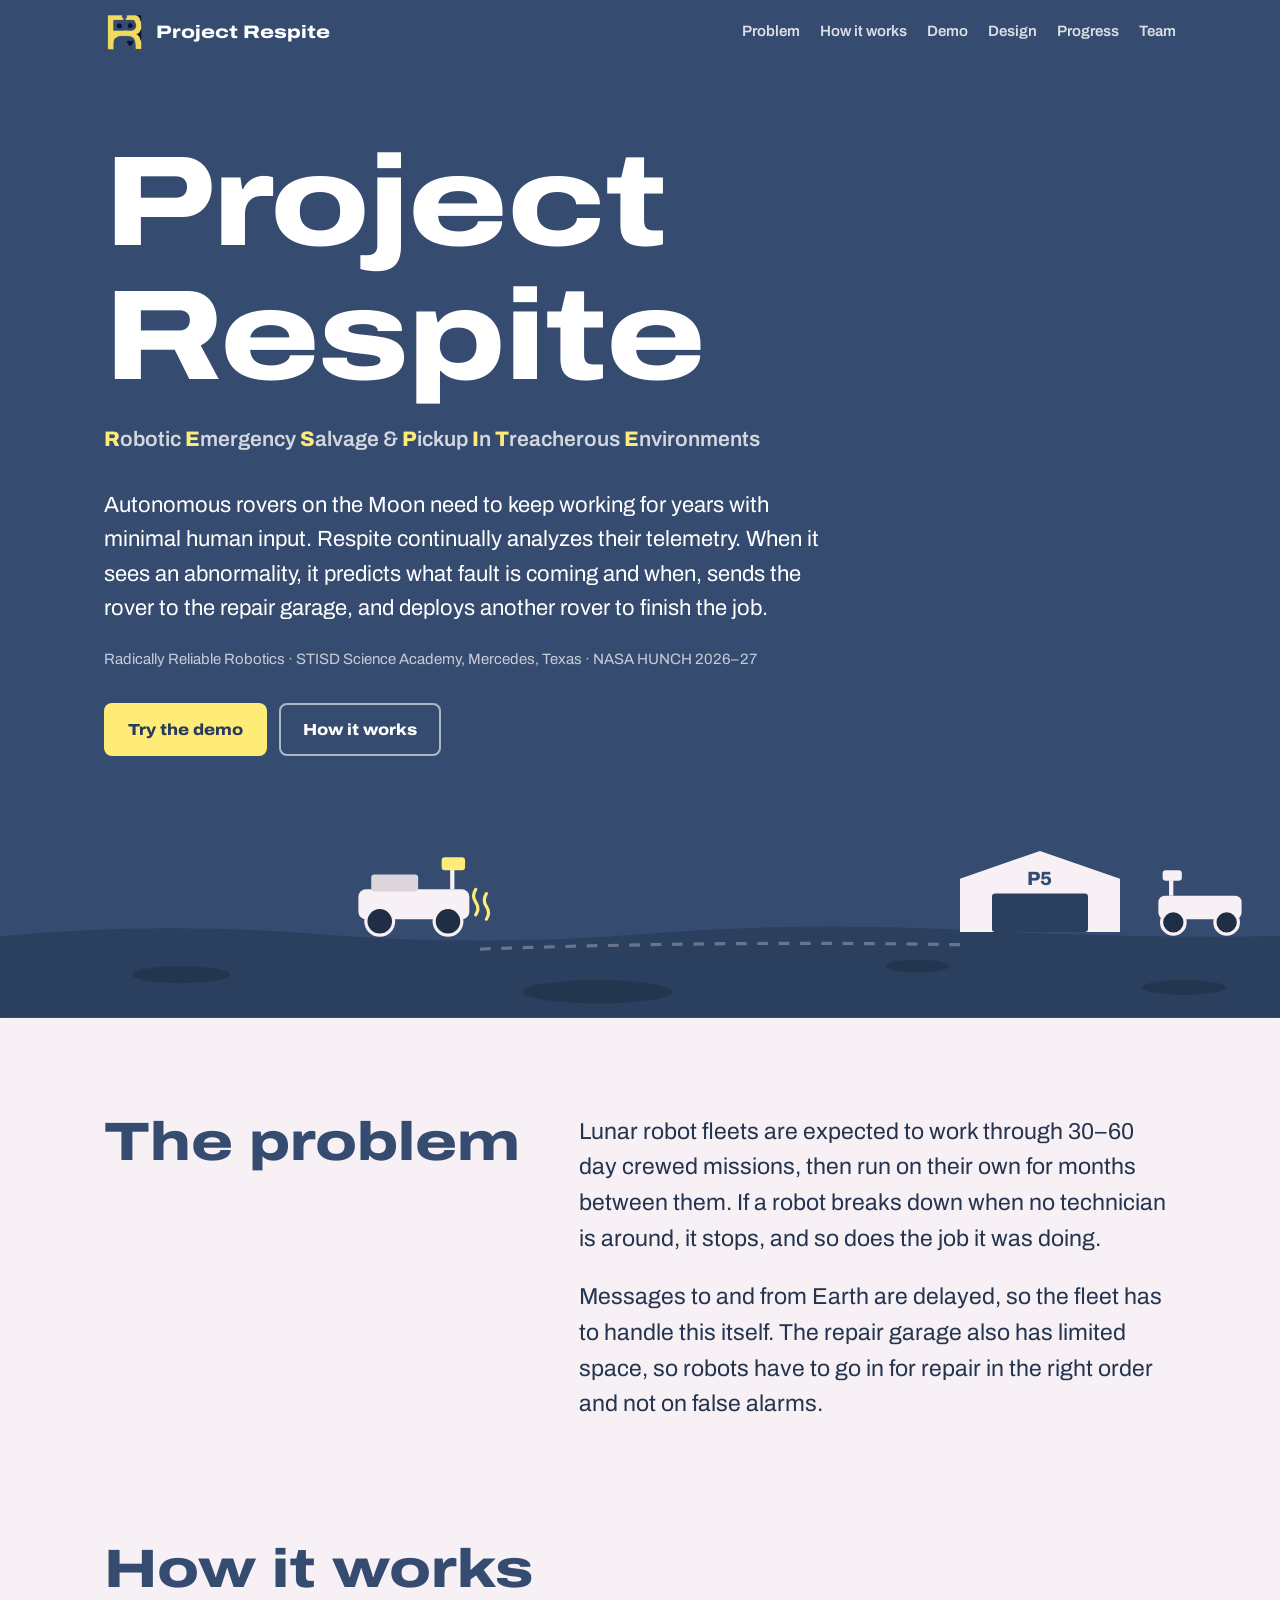
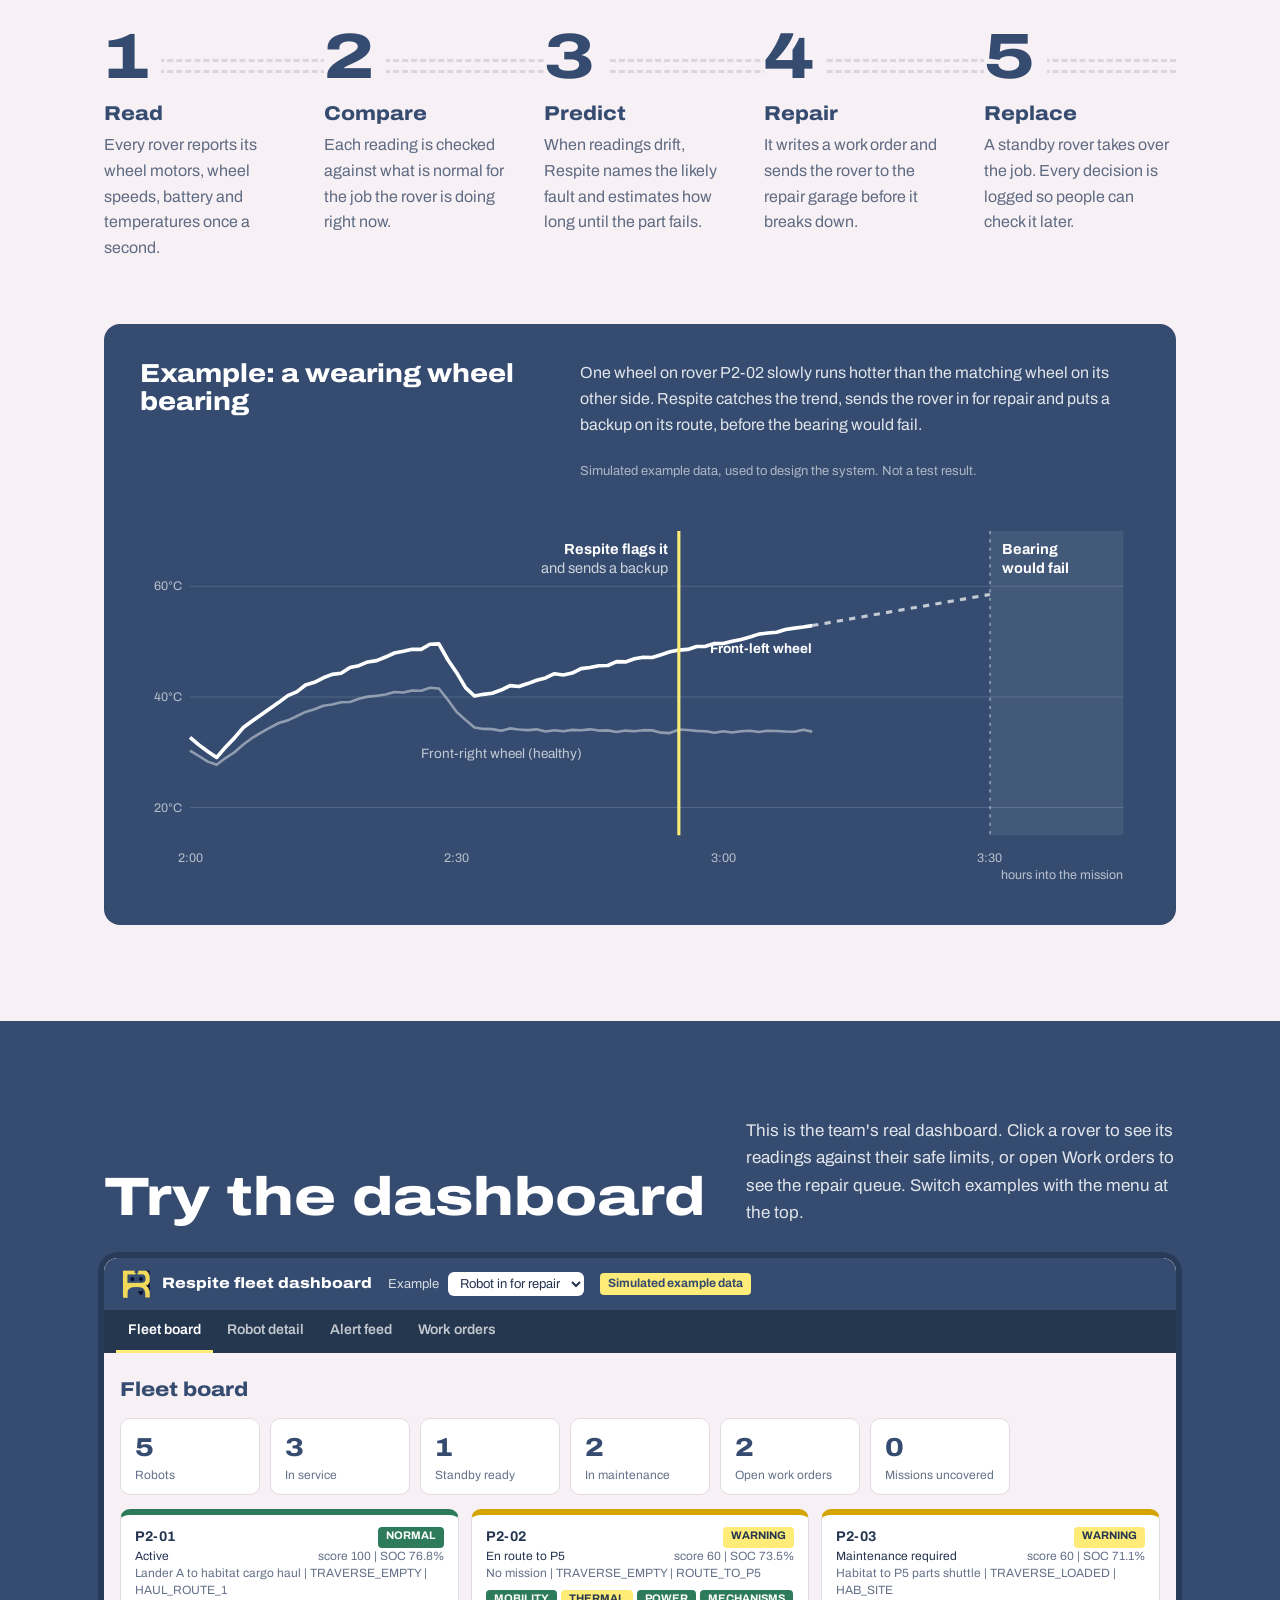
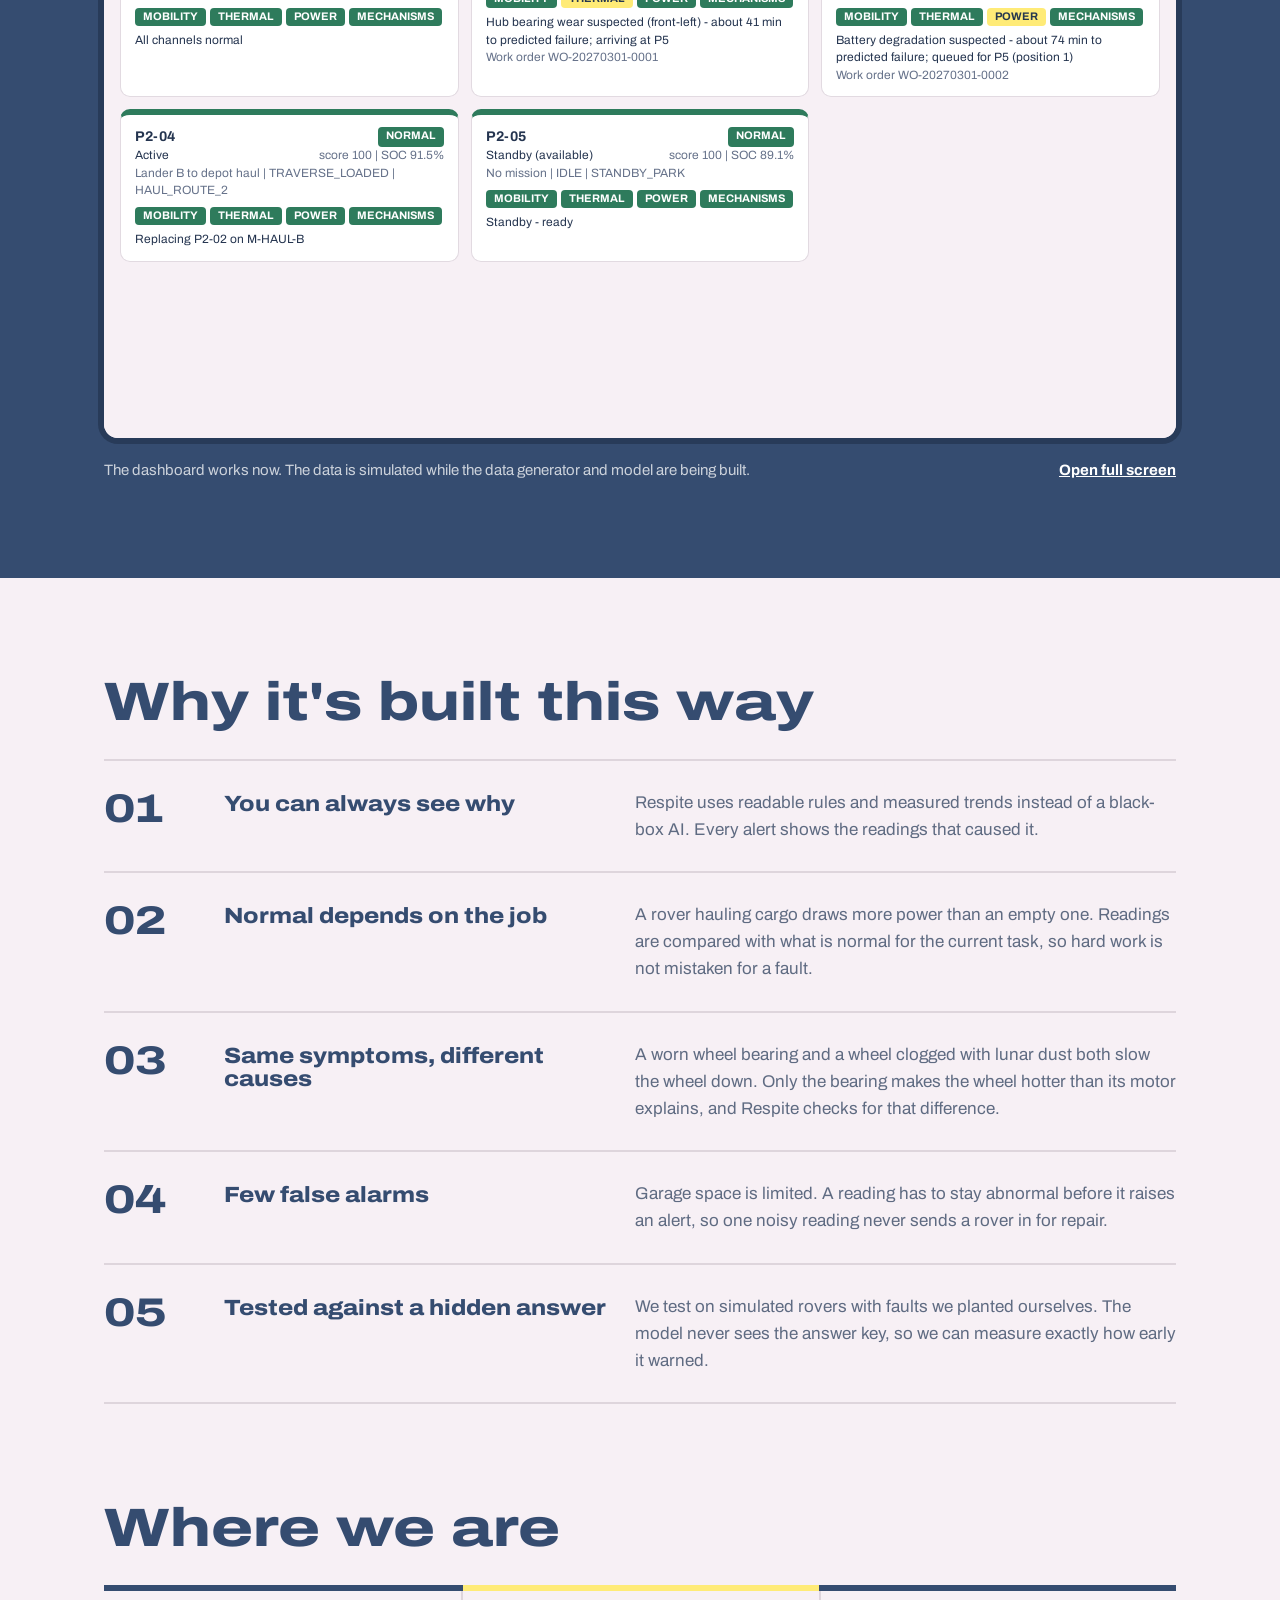
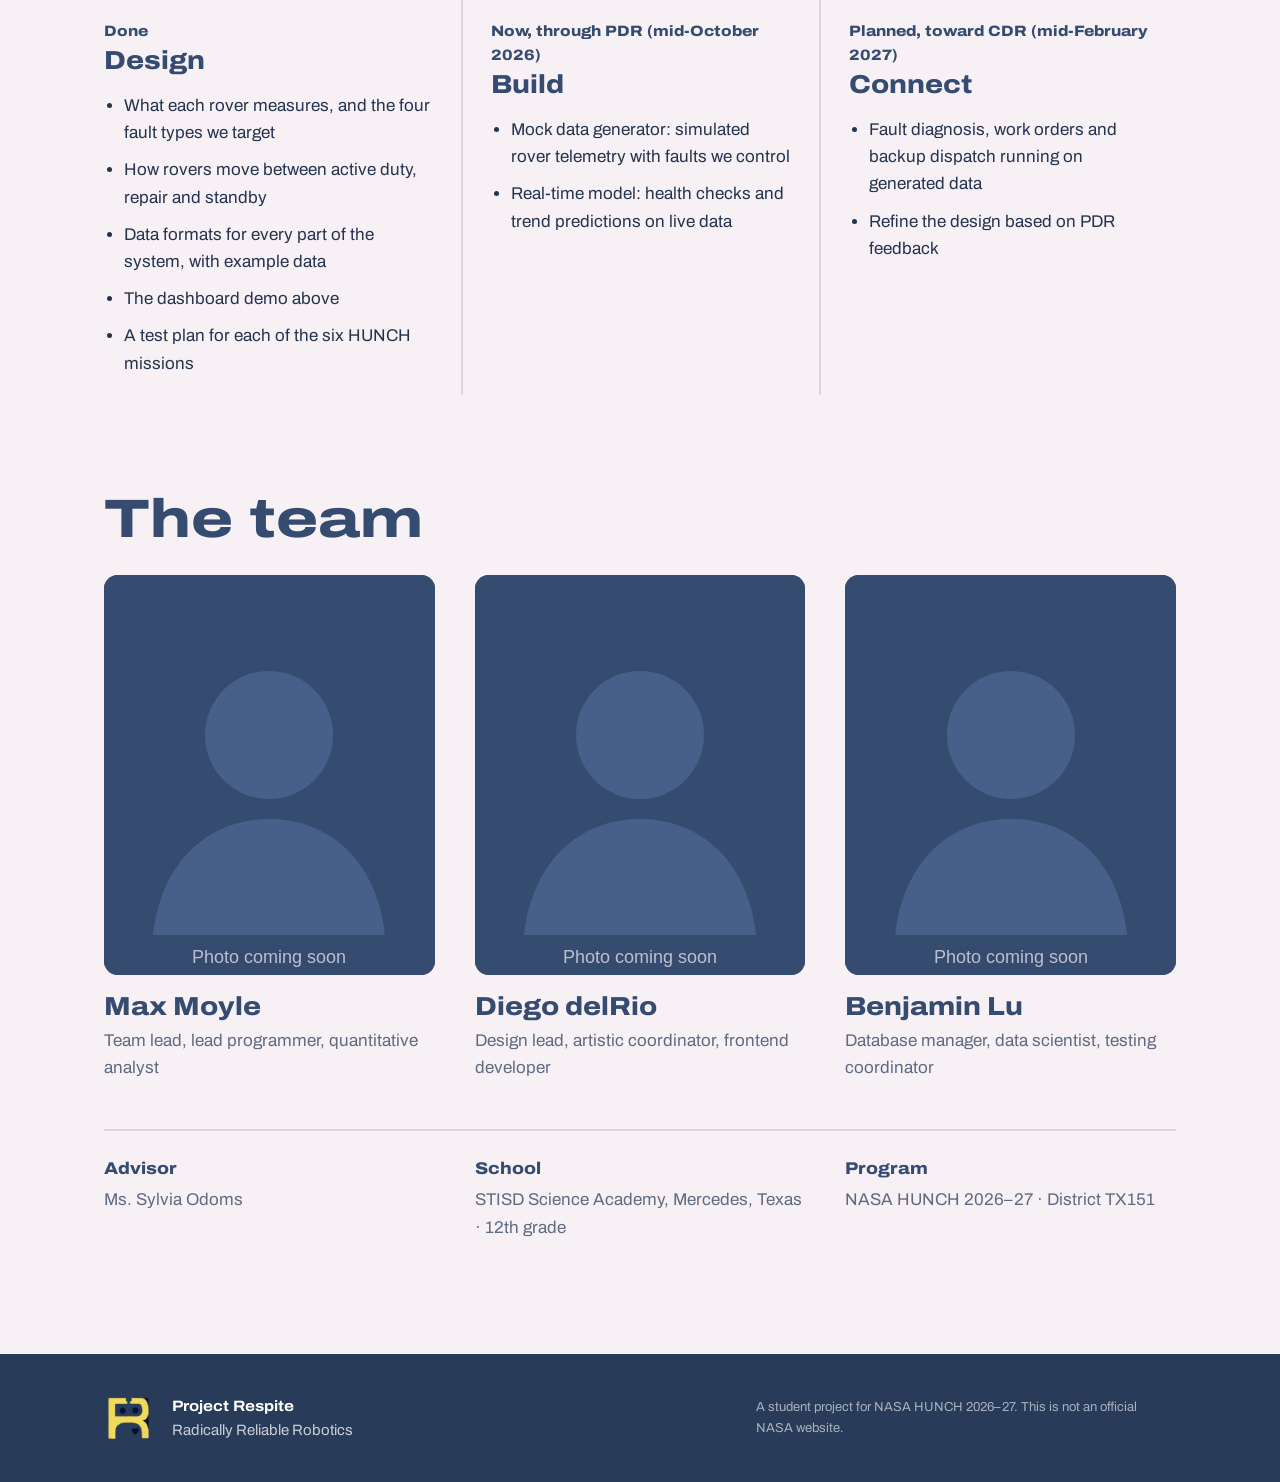
==== site/index.html @ 2fd0fb3a "Add Project Respite showcase website" ====
<!doctype html>
<html lang="en">
<head>
  <meta charset="utf-8">
  <meta name="viewport" content="width=device-width, initial-scale=1">
  <title>Project Respite</title>
  <meta name="description" content="Project Respite: predictive maintenance for lunar robot fleets. A NASA HUNCH 2026-27 student project by Radically Reliable Robotics, STISD Science Academy.">
  <link rel="icon" href="assets/favicon-64.png">
  <link rel="preconnect" href="https://fonts.googleapis.com">
  <link rel="preconnect" href="https://fonts.gstatic.com" crossorigin>
  <link rel="stylesheet" href="https://fonts.googleapis.com/css2?family=Archivo:wdth,wght@62..125,400..800&display=swap">
  <link rel="stylesheet" href="style.css">
</head>
<body>

<header class="site-header">
  <div class="wrap">
    <a class="brand" href="#top"><img src="assets/logo-256.png" alt="Radically Reliable Robotics logo" width="40" height="40">Project Respite</a>
    <nav class="site-nav" aria-label="Sections">
      <a href="#problem">Problem</a>
      <a href="#how">How it works</a>
      <a href="#demo">Demo</a>
      <a href="#design">Design</a>
      <a href="#progress">Progress</a>
      <a href="#team">Team</a>
    </nav>
  </div>
</header>

<main id="top">

  <div class="hero">
    <div class="wrap">
      <h1>Project Respite</h1>
      <p class="acronym"><b>R</b>obotic <b>E</b>mergency <b>S</b>alvage &amp; <b>P</b>ickup <b>I</b>n <b>T</b>reacherous <b>E</b>nvironments</p>
      <p class="hero-lede">Autonomous rovers on the Moon need to keep working for years with minimal human input. Respite continually analyzes their telemetry. When it sees an abnormality, it predicts what fault is coming and when, sends the rover to the repair garage, and deploys another rover to finish the job.</p>
      <p class="hero-meta">Radically Reliable Robotics · STISD Science Academy, Mercedes, Texas · <span class="nowrap">NASA HUNCH 2026–27</span></p>
      <div class="actions">
        <a class="button primary" href="#demo">Try the demo</a>
        <a class="button secondary" href="#how">How it works</a>
      </div>
    </div>
    <svg class="moonscape" viewBox="0 0 1200 200" aria-hidden="true" focusable="false">
      <path d="M0 124 Q 150 110 300 122 T 600 122 T 900 118 T 1200 124 V200 H0 Z" fill="#2b3f5f"/>
      <ellipse cx="170" cy="160" rx="46" ry="8" fill="#24364f"/>
      <ellipse cx="560" cy="176" rx="70" ry="11" fill="#24364f"/>
      <ellipse cx="860" cy="152" rx="30" ry="6" fill="#24364f"/>
      <ellipse cx="1110" cy="172" rx="40" ry="7" fill="#24364f"/>
      <!-- tracks toward the garage -->
      <path d="M450 136 Q 680 128 905 132" fill="none" stroke="#f7f0f5" stroke-opacity="0.3" stroke-width="3" stroke-dasharray="10 10"/>
      <!-- rover heading in for repair, front wheel running hot -->
      <g>
        <rect x="336" y="80" width="104" height="28" rx="7" fill="#f7f0f5"/>
        <rect x="348" y="66" width="44" height="16" rx="3" fill="#ded5dc"/>
        <line x1="424" y1="80" x2="424" y2="60" stroke="#f7f0f5" stroke-width="4"/>
        <rect x="414" y="50" width="22" height="12" rx="3" fill="#ffeb77"/>
        <circle cx="356" cy="110" r="13" fill="#1f2d45" stroke="#f7f0f5" stroke-width="3"/>
        <circle cx="420" cy="110" r="13" fill="#1f2d45" stroke="#f7f0f5" stroke-width="3"/>
        <path d="M446 104 q4 -6 0 -12 q-4 -6 0 -12 M456 108 q4 -6 0 -12 q-4 -6 0 -12" fill="none" stroke="#ffeb77" stroke-width="3" stroke-linecap="round"/>
      </g>
      <!-- P5 repair garage -->
      <g>
        <path d="M900 120 V70 L975 44 L1050 70 V120 Z" fill="#f7f0f5"/>
        <rect x="930" y="84" width="90" height="36" rx="3" fill="#2b3f5f"/>
        <text x="975" y="76" text-anchor="middle" font-family="Archivo, sans-serif" font-weight="800" font-size="18" fill="#354c70">P5</text>
      </g>
      <!-- backup rover heading out to take over -->
      <g transform="translate(1086 0)">
        <rect x="0" y="86" width="78" height="22" rx="6" fill="#f7f0f5"/>
        <line x1="12" y1="86" x2="12" y2="70" stroke="#f7f0f5" stroke-width="4"/>
        <rect x="4" y="62" width="18" height="10" rx="3" fill="#f7f0f5"/>
        <circle cx="14" cy="111" r="11" fill="#1f2d45" stroke="#f7f0f5" stroke-width="3"/>
        <circle cx="64" cy="111" r="11" fill="#1f2d45" stroke="#f7f0f5" stroke-width="3"/>
      </g>
    </svg>
  </div>

  <section id="problem">
    <div class="wrap split">
      <h2>The problem</h2>
      <div class="big-text">
        <p>Lunar robot fleets are expected to work through 30–60 day crewed missions, then run on their own for months between them. If a robot breaks down when no technician is around, it stops, and so does the job it was doing.</p>
        <p>Messages to and from Earth are delayed, so the fleet has to handle this itself. The repair garage also has limited space, so robots have to go in for repair in the right order and not on false alarms.</p>
      </div>
    </div>
  </section>

  <section id="how" style="padding-top: 0;">
    <div class="wrap">
      <h2>How it works</h2>
      <ol class="steps">
        <li><span class="step-num">1</span><div><h3>Read</h3><p>Every rover reports its wheel motors, wheel speeds, battery and temperatures once a second.</p></div></li>
        <li><span class="step-num">2</span><div><h3>Compare</h3><p>Each reading is checked against what is normal for the job the rover is doing right now.</p></div></li>
        <li><span class="step-num">3</span><div><h3>Predict</h3><p>When readings drift, Respite names the likely fault and estimates how long until the part fails.</p></div></li>
        <li><span class="step-num">4</span><div><h3>Repair</h3><p>It writes a work order and sends the rover to the repair garage before it breaks down.</p></div></li>
        <li><span class="step-num">5</span><div><h3>Replace</h3><p>A standby rover takes over the job. Every decision is logged so people can check it later.</p></div></li>
      </ol>

      <figure class="example">
        <figcaption>
          <h3>Example: a wearing wheel bearing</h3>
          <p>One wheel on rover P2-02 slowly runs hotter than the matching wheel on its other side. Respite catches the trend, sends the rover in for repair and puts a backup on its route, before the bearing would fail.</p>
          <p class="small-print">Simulated example data, used to design the system. Not a test result.</p>
        </figcaption>
        <div class="chart-scroll">
        <svg class="example-chart" viewBox="0 0 960 360" role="img" aria-labelledby="chart-title chart-desc">
        <title id="chart-title">Front-left wheel temperature compared with its healthy twin</title>
        <desc id="chart-desc">Simulated example data. The front-left wheel drive gets steadily hotter than the front-right one. Respite flags it at 2 hours 55 minutes, about 35 minutes before the simulated failure at 3 hours 30 minutes.</desc>
        <line class="grid" x1="48" x2="944" y1="289.5" y2="289.5"/><text class="tick" x="40" y="293.5" text-anchor="end">20°C</text>
        <line class="grid" x1="48" x2="944" y1="183.3" y2="183.3"/><text class="tick" x="40" y="187.3" text-anchor="end">40°C</text>
        <line class="grid" x1="48" x2="944" y1="77.1" y2="77.1"/><text class="tick" x="40" y="81.1" text-anchor="end">60°C</text>
        <text class="tick" x="48.0" y="342" text-anchor="middle">2:00</text>
        <text class="tick" x="304.0" y="342" text-anchor="middle">2:30</text>
        <text class="tick" x="560.0" y="342" text-anchor="middle">3:00</text>
        <text class="tick" x="816.0" y="342" text-anchor="middle">3:30</text>
        <text class="tick" x="944" y="358" text-anchor="end">hours into the mission</text>
        <rect class="zone" x="816.0" y="24" width="128.0" height="292"/>
        <line class="zone-edge" x1="816.0" x2="816.0" y1="24" y2="316"/>
        <text class="note" x="828.0" y="46">Bearing</text><text class="note" x="828.0" y="64">would fail</text>
        <path class="line-twin" d="M48.0 234.9 L56.5 240.0 L65.1 245.4 L73.6 248.4 L82.1 242.0 L90.7 236.4 L99.2 228.9 L107.7 222.7 L116.3 217.5 L124.8 212.7 L133.3 208.3 L141.9 205.8 L150.4 201.8 L158.9 197.7 L167.5 195.1 L176.0 191.7 L184.5 190.6 L193.1 188.4 L201.6 188.1 L210.1 185.1 L218.7 183.0 L227.2 182.2 L235.7 180.9 L244.3 178.5 L252.8 179.1 L261.3 177.1 L269.9 177.3 L278.4 174.5 L286.9 175.2 L295.5 186.0 L304.0 197.7 L312.5 205.3 L321.1 212.7 L329.6 214.0 L338.1 214.2 L346.7 215.8 L355.2 213.5 L363.7 214.6 L372.3 215.2 L380.8 214.4 L389.3 216.4 L397.9 215.2 L406.4 216.3 L414.9 214.9 L423.5 215.3 L432.0 214.4 L440.5 215.6 L449.1 215.4 L457.6 217.0 L466.1 215.6 L474.7 216.3 L483.2 215.2 L491.7 215.4 L500.3 217.6 L508.8 218.0 L517.3 214.6 L525.9 215.1 L534.4 215.9 L542.9 216.3 L551.5 217.7 L560.0 216.3 L568.5 217.5 L577.1 216.2 L585.6 215.8 L594.1 216.9 L602.7 215.8 L611.2 216.0 L619.7 216.5 L628.3 216.7 L636.8 214.8 L645.3 216.6"/>
        <path class="line-hot" d="M48.0 222.2 L56.5 229.3 L65.1 235.7 L73.6 241.4 L82.1 231.5 L90.7 222.6 L99.2 212.6 L107.7 206.4 L116.3 200.4 L124.8 194.3 L133.3 188.5 L141.9 182.0 L150.4 178.4 L158.9 171.9 L167.5 169.3 L176.0 164.9 L184.5 161.6 L193.1 160.5 L201.6 155.0 L210.1 153.3 L218.7 149.7 L227.2 148.4 L235.7 145.0 L244.3 141.1 L252.8 139.4 L261.3 137.5 L269.9 137.6 L278.4 132.7 L286.9 132.4 L295.5 147.6 L304.0 160.0 L312.5 174.3 L321.1 182.4 L329.6 180.8 L338.1 179.8 L346.7 176.7 L355.2 172.5 L363.7 173.3 L372.3 170.5 L380.8 167.3 L389.3 165.1 L397.9 161.0 L406.4 162.2 L414.9 160.4 L423.5 156.1 L432.0 155.1 L440.5 153.4 L449.1 153.1 L457.6 149.4 L466.1 149.7 L474.7 146.7 L483.2 145.2 L491.7 145.4 L500.3 142.7 L508.8 139.9 L517.3 138.3 L525.9 137.7 L534.4 134.9 L542.9 134.7 L551.5 132.0 L560.0 132.0 L568.5 129.9 L577.1 128.1 L585.6 125.8 L594.1 123.0 L602.7 121.9 L611.2 121.2 L619.7 118.5 L628.3 117.2 L636.8 116.1 L645.3 114.8"/>
        <path class="line-proj" d="M645.3 114.8 L816.0 84.9"/>
        <line class="flag" x1="517.3" x2="517.3" y1="24" y2="316"/>
        <text class="note" x="507.3" y="46" text-anchor="end">Respite flags it</text>
        <text class="note sub" x="507.3" y="64" text-anchor="end">and sends a backup</text>
        <text class="label-hot" x="645.3" y="140.8" text-anchor="end">Front-left wheel</text>
        <text class="label-twin" x="346.7" y="241.8" text-anchor="middle">Front-right wheel (healthy)</text>
        </svg>
        </div>
      </figure>
    </div>
  </section>

  <section id="demo" class="blue">
    <div class="wrap">
      <div class="demo-intro">
        <h2 style="margin-bottom: 0;">Try the dashboard</h2>
        <p>This is the team's real dashboard. Click a rover to see its readings against their safe limits, or open Work orders to see the repair queue. Switch examples with the menu at the top.</p>
      </div>
      <div class="demo-frame">
        <iframe src="demo/" title="Respite fleet dashboard demo" loading="lazy"></iframe>
      </div>
      <div class="demo-note">
        <span>The dashboard works now. The data is simulated while the data generator and model are being built.</span>
        <a href="demo/" target="_blank" rel="noopener">Open full screen</a>
      </div>
    </div>
  </section>

  <section id="design">
    <div class="wrap">
      <h2>Why it's built this way</h2>
      <ol class="choices">
        <li><h3>You can always see why</h3><p>Respite uses readable rules and measured trends instead of a black-box AI. Every alert shows the readings that caused it.</p></li>
        <li><h3>Normal depends on the job</h3><p>A rover hauling cargo draws more power than an empty one. Readings are compared with what is normal for the current task, so hard work is not mistaken for a fault.</p></li>
        <li><h3>Same symptoms, different causes</h3><p>A worn wheel bearing and a wheel clogged with lunar dust both slow the wheel down. Only the bearing makes the wheel hotter than its motor explains, and Respite checks for that difference.</p></li>
        <li><h3>Few false alarms</h3><p>Garage space is limited. A reading has to stay abnormal before it raises an alert, so one noisy reading never sends a rover in for repair.</p></li>
        <li><h3>Tested against a hidden answer</h3><p>We test on simulated rovers with faults we planted ourselves. The model never sees the answer key, so we can measure exactly how early it warned.</p></li>
      </ol>
    </div>
  </section>

  <section id="progress" style="padding-top: 0;">
    <div class="wrap">
      <h2>Where we are</h2>
      <div class="progress">
        <div class="stage">
          <p class="when">Done</p>
          <h3>Design</h3>
          <ul>
            <li>What each rover measures, and the four fault types we target</li>
            <li>How rovers move between active duty, repair and standby</li>
            <li>Data formats for every part of the system, with example data</li>
            <li>The dashboard demo above</li>
            <li>A test plan for each of the six HUNCH missions</li>
          </ul>
        </div>
        <div class="stage now">
          <p class="when">Now, through PDR (mid-October 2026)</p>
          <h3>Build</h3>
          <ul>
            <li>Mock data generator: simulated rover telemetry with faults we control</li>
            <li>Real-time model: health checks and trend predictions on live data</li>
          </ul>
        </div>
        <div class="stage">
          <p class="when">Planned, toward CDR (mid-February 2027)</p>
          <h3>Connect</h3>
          <ul>
            <li>Fault diagnosis, work orders and backup dispatch running on generated data</li>
            <li>Refine the design based on PDR feedback</li>
          </ul>
        </div>
      </div>
    </div>
  </section>

  <section id="team" style="padding-top: 0;">
    <div class="wrap">
      <h2>The team</h2>
      <ul class="team">
        <li>
          <!-- Replace with a real photo: put max.jpg in site/assets/team/ and change src to assets/team/max.jpg -->
          <img src="assets/team/placeholder.svg" alt="Max Moyle" width="400" height="400">
          <h3>Max Moyle</h3>
          <p>Team lead, lead programmer, quantitative analyst</p>
        </li>
        <li>
          <!-- Replace with a real photo: put diego.jpg in site/assets/team/ and change src to assets/team/diego.jpg -->
          <img src="assets/team/placeholder.svg" alt="Diego delRio" width="400" height="400">
          <h3>Diego delRio</h3>
          <p>Design lead, artistic coordinator, frontend developer</p>
        </li>
        <li>
          <!-- Replace with a real photo: put benjamin.jpg in site/assets/team/ and change src to assets/team/benjamin.jpg -->
          <img src="assets/team/placeholder.svg" alt="Benjamin Lu" width="400" height="400">
          <h3>Benjamin Lu</h3>
          <p>Database manager, data scientist, testing coordinator</p>
        </li>
      </ul>
      <dl class="team-meta">
        <div><dt>Advisor</dt><dd>Ms. Sylvia Odoms</dd></div>
        <div><dt>School</dt><dd>STISD Science Academy, Mercedes, Texas · 12th grade</dd></div>
        <div><dt>Program</dt><dd>NASA HUNCH 2026–27 · District TX151</dd></div>
      </dl>
    </div>
  </section>

</main>

<footer class="site-footer">
  <div class="wrap">
    <img src="assets/logo-256.png" alt="" width="48" height="48">
    <p><strong>Project Respite</strong><br>Radically Reliable Robotics</p>
    <p class="fine">A student project for NASA HUNCH 2026–27. This is not an official NASA website.</p>
  </div>
</footer>

</body>
</html>
---- site/style.css ----
/* Project Respite showcase. One typeface (Archivo): wide + heavy for headings, normal for text.
   Palette: blue #354c70, white #f7f0f5, yellow #ffeb77 (accent only). */
:root {
  color-scheme: light;
  --blue: #354c70;
  --blue-deep: #283b59;
  --blue-ground: #2b3f5f;
  --yellow: #ffeb77;
  --white: #f7f0f5;
  --paper: #ffffff;
  --text: #24344f;
  --muted: #5f6b82;
  --rule: #ded5dc;
  --max: 1120px;
}

* { box-sizing: border-box; }
html { scroll-behavior: smooth; scroll-padding-top: 72px; }
@media (prefers-reduced-motion: reduce) { html { scroll-behavior: auto; } }
body { margin: 0; background: var(--white); color: var(--text); font: 400 17px/1.6 "Archivo", system-ui, sans-serif; }
img { max-width: 100%; display: block; }
a { color: var(--blue); }
p { margin: 0 0 1em; }
.wrap { max-width: var(--max); margin: 0 auto; padding: 0 24px; }

/* Headings: wide and heavy */
h1, h2, h3 { font-stretch: 125%; font-weight: 800; line-height: 1.05; margin: 0; color: var(--blue); }
h2 { font-size: clamp(32px, 4.6vw, 54px); margin-bottom: 28px; }
h3 { font-size: 20px; font-stretch: 112%; margin-bottom: 8px; }

/* Header */
.site-header { position: sticky; top: 0; z-index: 10; background: var(--blue); }
.site-header .wrap { display: flex; align-items: center; gap: 24px; min-height: 64px; flex-wrap: wrap; }
.brand { display: flex; align-items: center; gap: 12px; color: #fff; text-decoration: none; font-weight: 800; font-stretch: 125%; font-size: 18px; }
.brand img { width: 40px; height: 40px; }
.site-nav { display: flex; gap: 4px 20px; flex-wrap: wrap; margin-left: auto; }
.site-nav a { color: rgba(255, 255, 255, 0.82); text-decoration: none; font-weight: 600; font-size: 15px; padding: 6px 0; border-bottom: 3px solid transparent; }
.site-nav a:hover { color: #fff; border-bottom-color: var(--yellow); }

/* Hero */
.hero { background: var(--blue); color: #fff; overflow: hidden; }
.hero .wrap { padding-top: 72px; padding-bottom: 8px; }
.hero h1 { color: #fff; font-size: clamp(54px, 10vw, 128px); letter-spacing: -0.01em; }
.acronym { margin: 18px 0 32px; font-size: clamp(16px, 2vw, 21px); font-weight: 600; color: rgba(255, 255, 255, 0.78); max-width: 760px; }
.acronym b { color: var(--yellow); font-weight: 800; }
.hero-lede { font-size: clamp(18px, 2.1vw, 22px); line-height: 1.55; max-width: 720px; color: #fff; }
.hero-meta { color: rgba(255, 255, 255, 0.72); font-size: 15px; margin-top: 8px; }
.actions { display: flex; gap: 12px; flex-wrap: wrap; margin: 32px 0 0; }
.button { display: inline-block; padding: 14px 24px; border-radius: 8px; font-weight: 800; font-stretch: 112%; text-decoration: none; font-size: 16px; }
.button.primary { background: var(--yellow); color: var(--blue-deep); }
.button.primary:hover { background: #fff3a8; }
.button.secondary { color: #fff; box-shadow: inset 0 0 0 2px rgba(255, 255, 255, 0.6); }
.button.secondary:hover { box-shadow: inset 0 0 0 2px #fff; }
.moonscape { display: block; width: 100%; height: auto; margin-top: 40px; }

/* Sections */
section { padding: 96px 0; }
section.blue { background: var(--blue); color: #fff; }
section.blue h2, section.blue h3 { color: #fff; }
.split { display: grid; grid-template-columns: minmax(0, 5fr) minmax(0, 7fr); gap: 48px; align-items: start; }
.split h2 { margin-bottom: 0; }
.big-text { font-size: clamp(19px, 2vw, 23px); line-height: 1.55; }

/* How it works: five steps joined by a rover track */
.steps { list-style: none; margin: 0 0 64px; padding: 0; display: grid; grid-template-columns: repeat(5, minmax(0, 1fr)); gap: 28px; position: relative; }
.steps::before {
  content: ""; position: absolute; left: 0; right: 0; top: 34px; height: 8px;
  border-top: 3px dashed var(--rule); border-bottom: 3px dashed var(--rule);
}
.steps li { position: relative; }
.step-num {
  display: inline-block; position: relative; font-size: 64px; line-height: 1; font-weight: 800; font-stretch: 125%;
  color: var(--blue); background: var(--white); padding-right: 12px; margin-bottom: 14px;
}
.steps p { color: var(--muted); font-size: 16px; margin: 0; }

/* Example chart */
.example { background: var(--blue); color: #fff; border-radius: 16px; padding: 36px; margin: 0; }
.example figcaption { display: grid; grid-template-columns: minmax(0, 5fr) minmax(0, 7fr); gap: 8px 40px; margin-bottom: 24px; }
.example figcaption h3 { grid-row: span 2; }
.example h3 { color: #fff; font-size: 26px; }
.example p { color: rgba(255, 255, 255, 0.85); font-size: 16px; }
.example .small-print { color: rgba(255, 255, 255, 0.6); font-size: 13px; margin: 0; }
.example-chart { width: 100%; height: auto; }
.example-chart .grid { stroke: rgba(255, 255, 255, 0.14); }
.example-chart .tick { fill: rgba(255, 255, 255, 0.65); font-size: 12px; font-family: "Archivo", system-ui, sans-serif; }
.example-chart .zone { fill: rgba(255, 255, 255, 0.07); }
.example-chart .zone-edge { stroke: rgba(255, 255, 255, 0.35); stroke-width: 2; stroke-dasharray: 3 5; }
.example-chart .line-twin { fill: none; stroke: rgba(255, 255, 255, 0.45); stroke-width: 2.5; stroke-linejoin: round; }
.example-chart .line-hot { fill: none; stroke: #fff; stroke-width: 3.5; stroke-linejoin: round; }
.example-chart .line-proj { fill: none; stroke: #fff; stroke-width: 3; stroke-dasharray: 6 6; opacity: 0.7; }
.example-chart .flag { stroke: var(--yellow); stroke-width: 3; }
.example-chart .note { fill: #fff; font-size: 14px; font-weight: 700; font-family: "Archivo", system-ui, sans-serif; }
.example-chart .note.sub { font-weight: 400; fill: rgba(255, 255, 255, 0.75); }
.example-chart .label-hot { fill: #fff; font-size: 13px; font-weight: 700; font-family: "Archivo", system-ui, sans-serif; }
.example-chart .label-twin { fill: rgba(255, 255, 255, 0.7); font-size: 13px; font-family: "Archivo", system-ui, sans-serif; }

/* Demo */
.demo-intro { display: grid; grid-template-columns: minmax(0, 7fr) minmax(0, 5fr); gap: 40px; align-items: end; margin-bottom: 32px; }
.demo-intro p { color: rgba(255, 255, 255, 0.85); margin: 0; }
.demo-frame { background: var(--white); border-radius: 14px; overflow: hidden; box-shadow: 0 0 0 6px var(--blue-deep); }
.demo-frame iframe { display: block; width: 100%; height: 780px; border: 0; }
.demo-note { display: flex; justify-content: space-between; align-items: center; gap: 16px; flex-wrap: wrap; margin-top: 20px; color: rgba(255, 255, 255, 0.75); font-size: 15px; }
.demo-note a { color: #fff; font-weight: 700; }

/* Design choices */
.choices { list-style: none; margin: 0; padding: 0; counter-reset: choice; }
.choices li { counter-increment: choice; display: grid; grid-template-columns: 96px minmax(0, 1fr) minmax(0, 1.4fr); gap: 24px; padding: 28px 0; border-top: 2px solid var(--rule); }
.choices li:last-child { border-bottom: 2px solid var(--rule); }
.choices li::before { content: counter(choice, decimal-leading-zero); font-size: 40px; line-height: 1; font-weight: 800; font-stretch: 125%; color: var(--blue); }
.choices h3 { margin: 4px 0 0; font-size: 22px; }
.choices p { margin: 0; color: var(--muted); }

/* Progress */
.progress { display: grid; grid-template-columns: repeat(3, minmax(0, 1fr)); gap: 0; border-top: 6px solid var(--blue); }
.stage { padding: 28px 28px 8px 0; }
.stage + .stage { padding-left: 28px; border-left: 2px solid var(--rule); }
.stage .when { font-weight: 800; font-stretch: 112%; color: var(--blue); font-size: 15px; margin-bottom: 4px; }
.stage h3 { font-size: 26px; margin-bottom: 18px; }
.stage.now { position: relative; }
.stage.now::before { content: ""; position: absolute; top: -6px; left: 0; right: 0; height: 6px; background: var(--yellow); }
.stage ul { margin: 0; padding-left: 20px; }
.stage li { margin-bottom: 10px; }

/* Team */
.team { list-style: none; margin: 0 0 48px; padding: 0; display: grid; grid-template-columns: repeat(3, minmax(0, 1fr)); gap: 40px; }
.team img { width: 100%; aspect-ratio: 1; object-fit: cover; border-radius: 14px; background: var(--blue); margin-bottom: 18px; }
.team h3 { font-size: 26px; margin-bottom: 6px; }
.team p { color: var(--muted); margin: 0; }
.team-meta { display: grid; grid-template-columns: repeat(3, minmax(0, 1fr)); gap: 40px; border-top: 2px solid var(--rule); padding-top: 24px; }
.team-meta dt { font-weight: 800; font-stretch: 112%; color: var(--blue); }
.team-meta dd { margin: 4px 0 0; color: var(--muted); }

/* Footer */
.site-footer { background: var(--blue-deep); color: rgba(255, 255, 255, 0.75); padding: 40px 0; font-size: 15px; }
.site-footer .wrap { display: flex; align-items: center; gap: 20px; flex-wrap: wrap; }
.site-footer img { width: 48px; height: 48px; }
.site-footer strong { color: #fff; font-stretch: 112%; }
.site-footer p { margin: 0; }
.site-footer .fine { margin-left: auto; font-size: 13px; color: rgba(255, 255, 255, 0.6); max-width: 420px; }

/* Narrow screens */
@media (max-width: 900px) {
  section { padding: 72px 0; }
  .split, .demo-intro, .example figcaption { grid-template-columns: 1fr; gap: 24px; }
  .example figcaption { gap: 8px; }
  .example figcaption h3 { grid-row: auto; }
  .steps { grid-template-columns: 1fr; gap: 24px; }
  .steps::before { left: 34px; right: auto; top: 0; bottom: 0; width: 8px; height: auto; border: 0; border-left: 3px dashed var(--rule); border-right: 3px dashed var(--rule); }
  .steps li { display: grid; grid-template-columns: 84px 1fr; column-gap: 12px; }
  .step-num { grid-row: span 2; font-size: 52px; padding: 4px 0; margin: 0; text-align: center; }
  .choices li { grid-template-columns: 64px minmax(0, 1fr); }
  .choices li p { grid-column: 2; }
  .choices li::before { font-size: 30px; }
  .progress, .team, .team-meta { grid-template-columns: 1fr; }
  .stage, .stage + .stage { padding: 24px 0 8px; border-left: 0; }
  .stage + .stage { border-top: 2px solid var(--rule); }
  .stage.now::before { top: 0; }
  .demo-frame iframe { height: 640px; }
  .example { padding: 24px; }
  .site-footer .fine { margin-left: 0; }
}
@media (max-width: 560px) {
  .wrap { padding: 0 16px; }
  .site-header .wrap { padding-top: 8px; padding-bottom: 8px; }
  .site-nav { margin-left: 0; width: 100%; }
}

.nowrap { white-space: nowrap; }
.chart-scroll { overflow-x: auto; }
@media (max-width: 700px) {
  .example-chart { min-width: 640px; }
  .chart-scroll::after { content: "Scroll sideways to see the whole chart"; display: block; font-size: 13px; color: rgba(255, 255, 255, 0.6); margin-top: 8px; position: sticky; left: 0; }
}

/* Small screens: let the header scroll away so it doesn't cover the page */
@media (max-width: 560px) {
  .site-header { position: static; }
  html { scroll-padding-top: 0; }
}
@media (max-width: 700px) {
  .team { gap: 24px; }
  .team li { display: grid; grid-template-columns: 112px minmax(0, 1fr); column-gap: 16px; align-items: center; }
  .team img { grid-row: span 2; margin: 0; border-radius: 10px; width: 112px; height: 112px; align-self: center; }
  .team h3 { font-size: 22px; align-self: end; }
  .team p { align-self: start; }
}
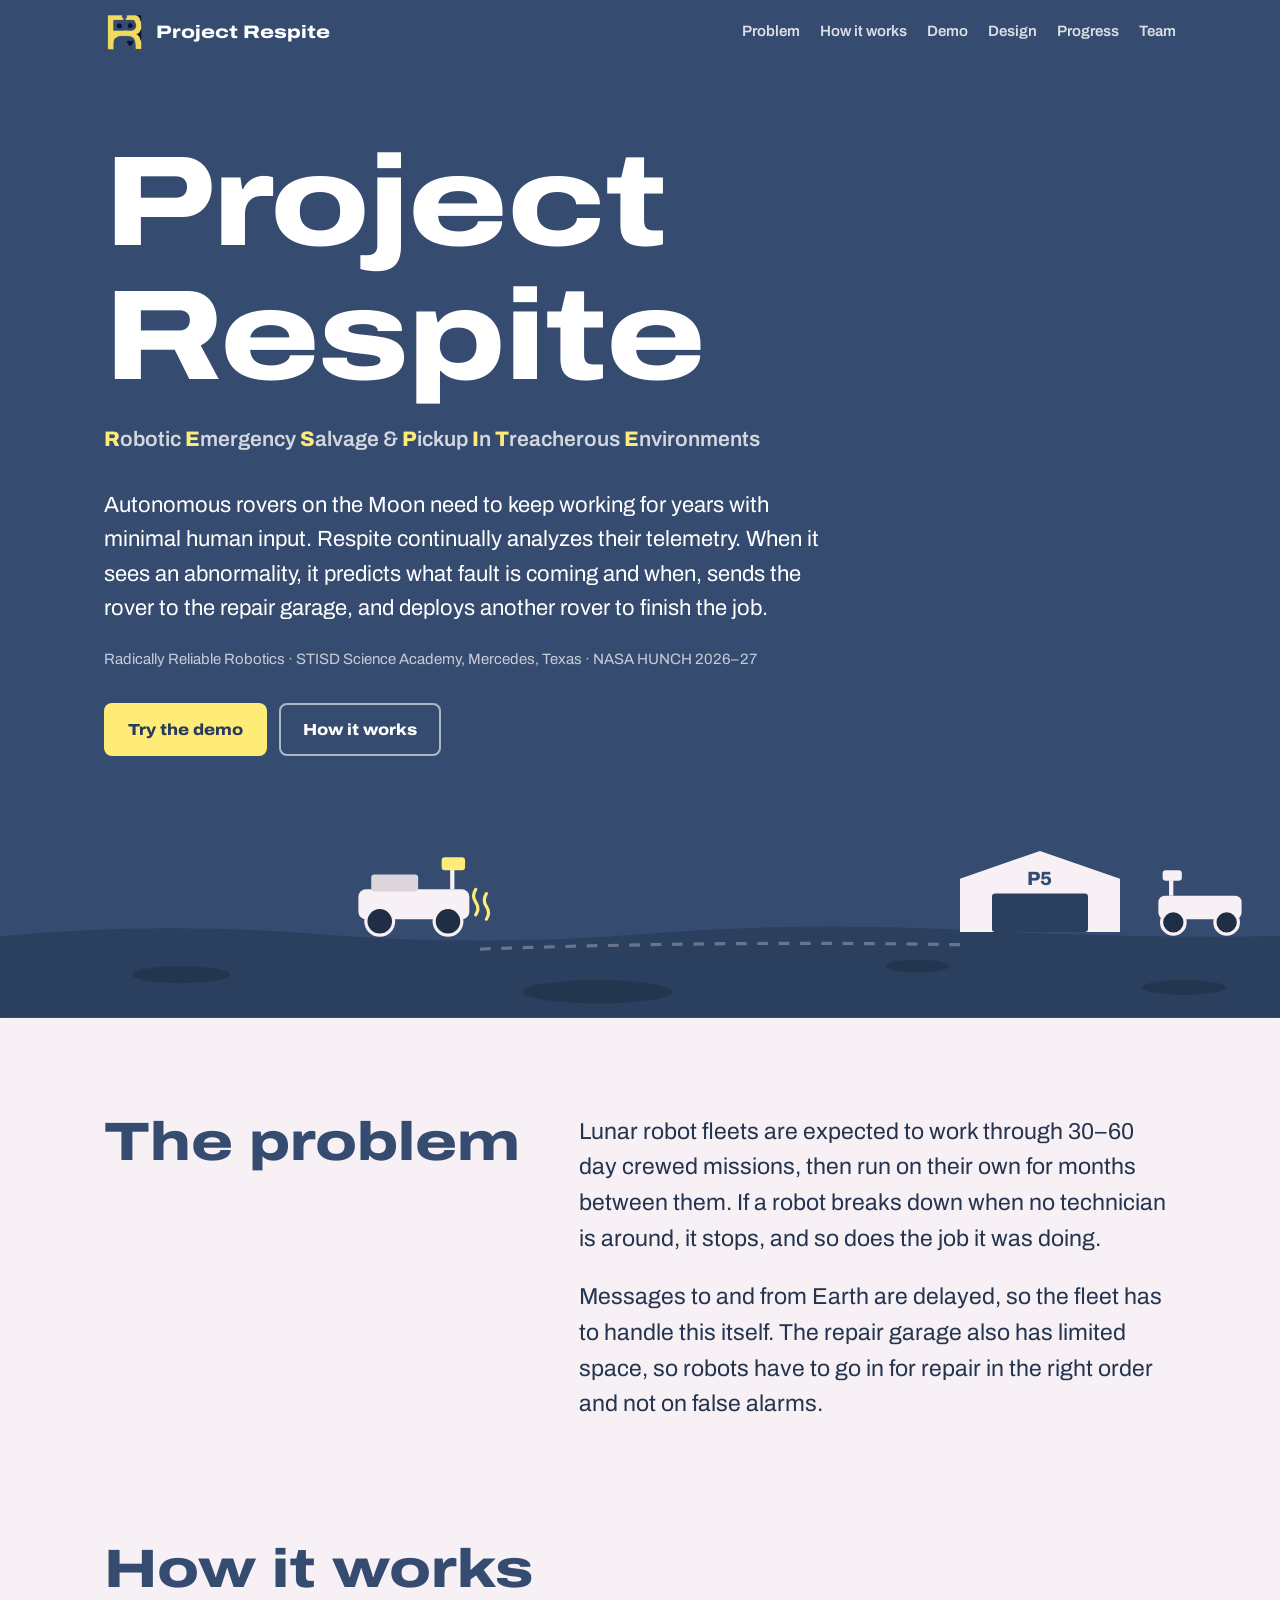
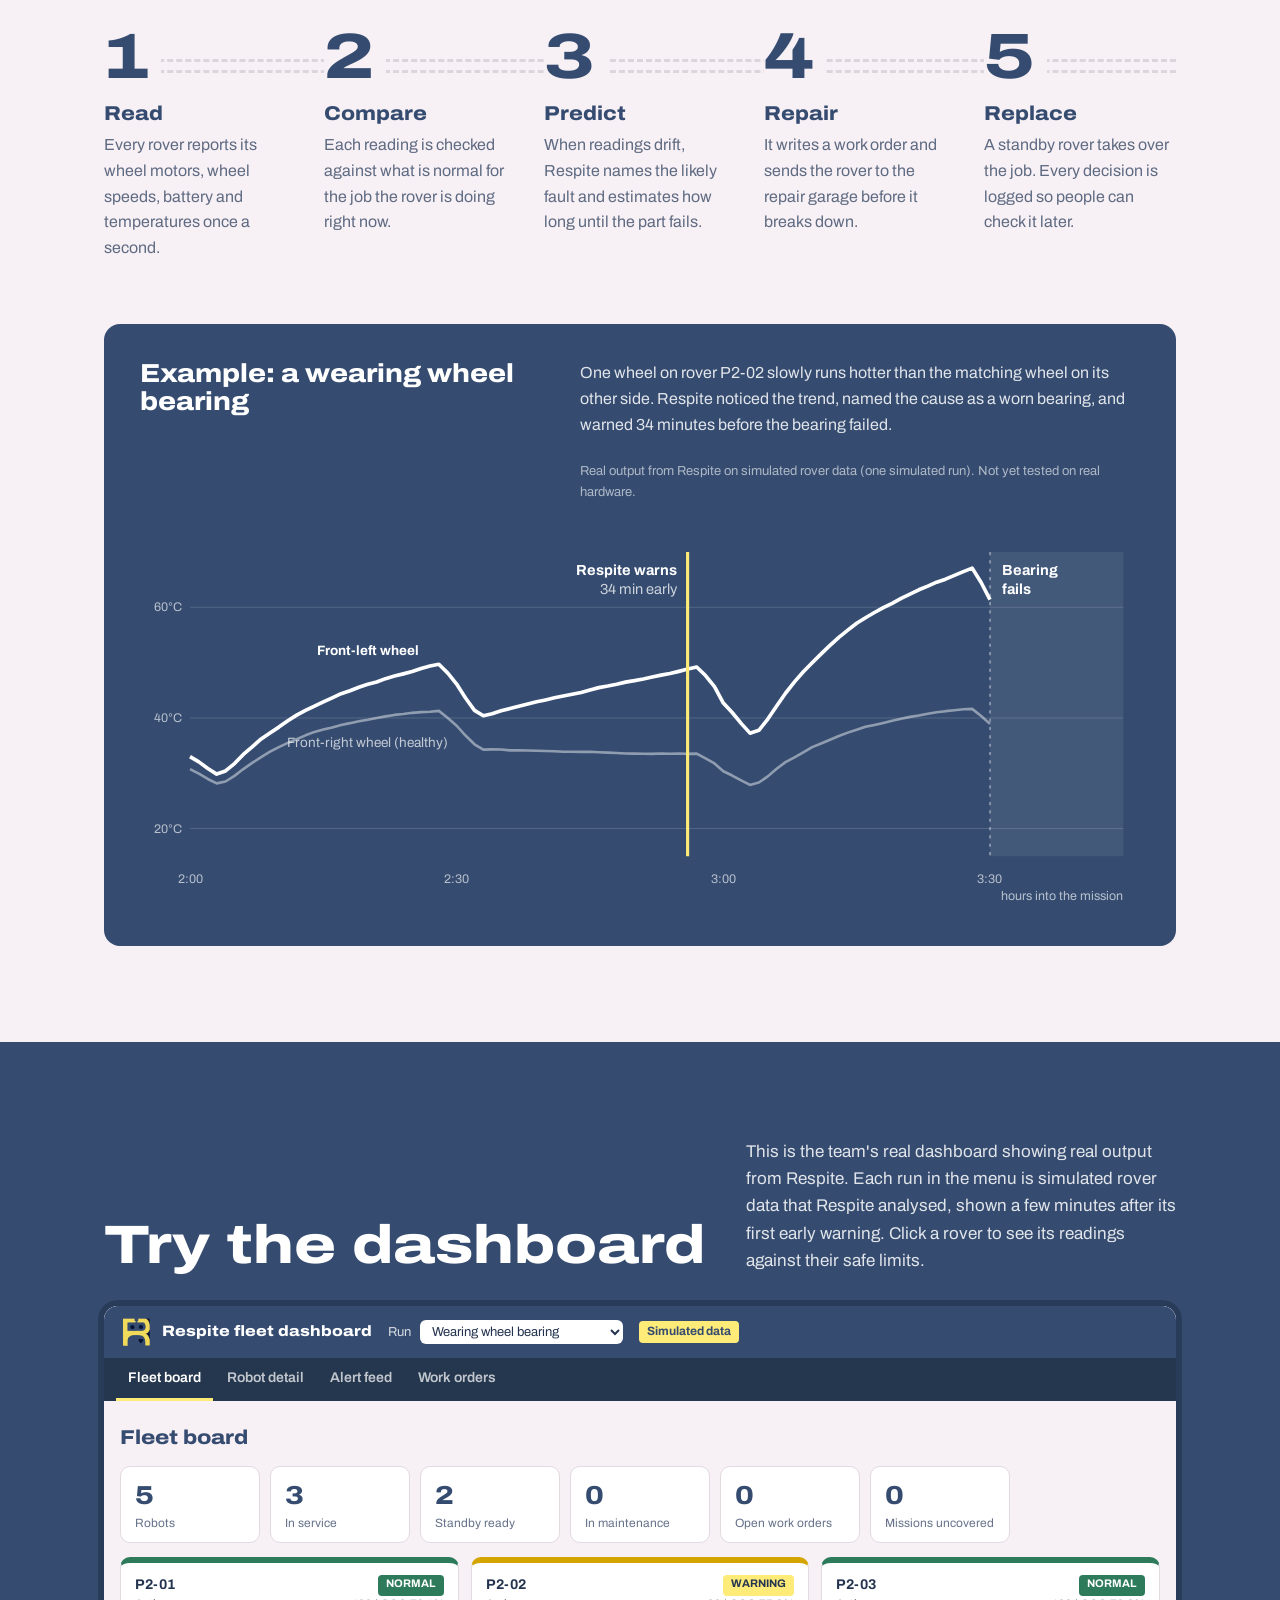
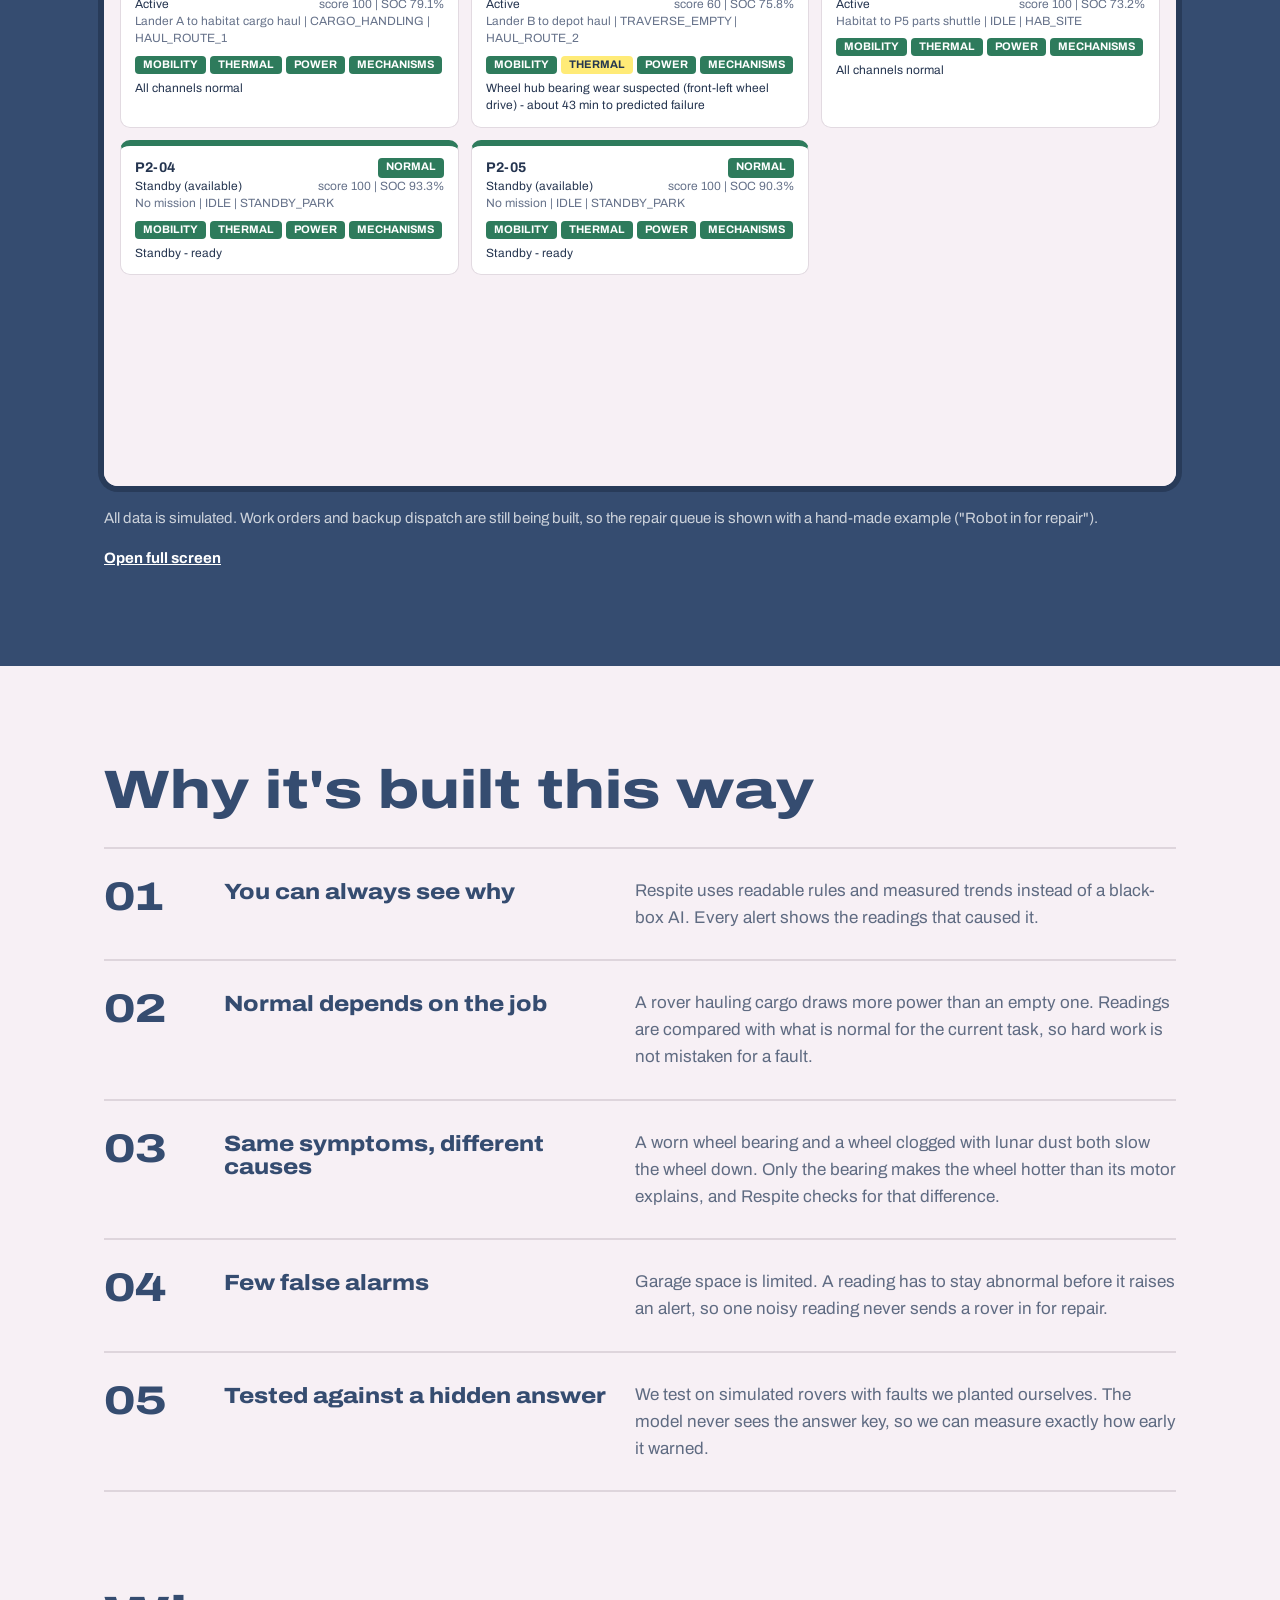
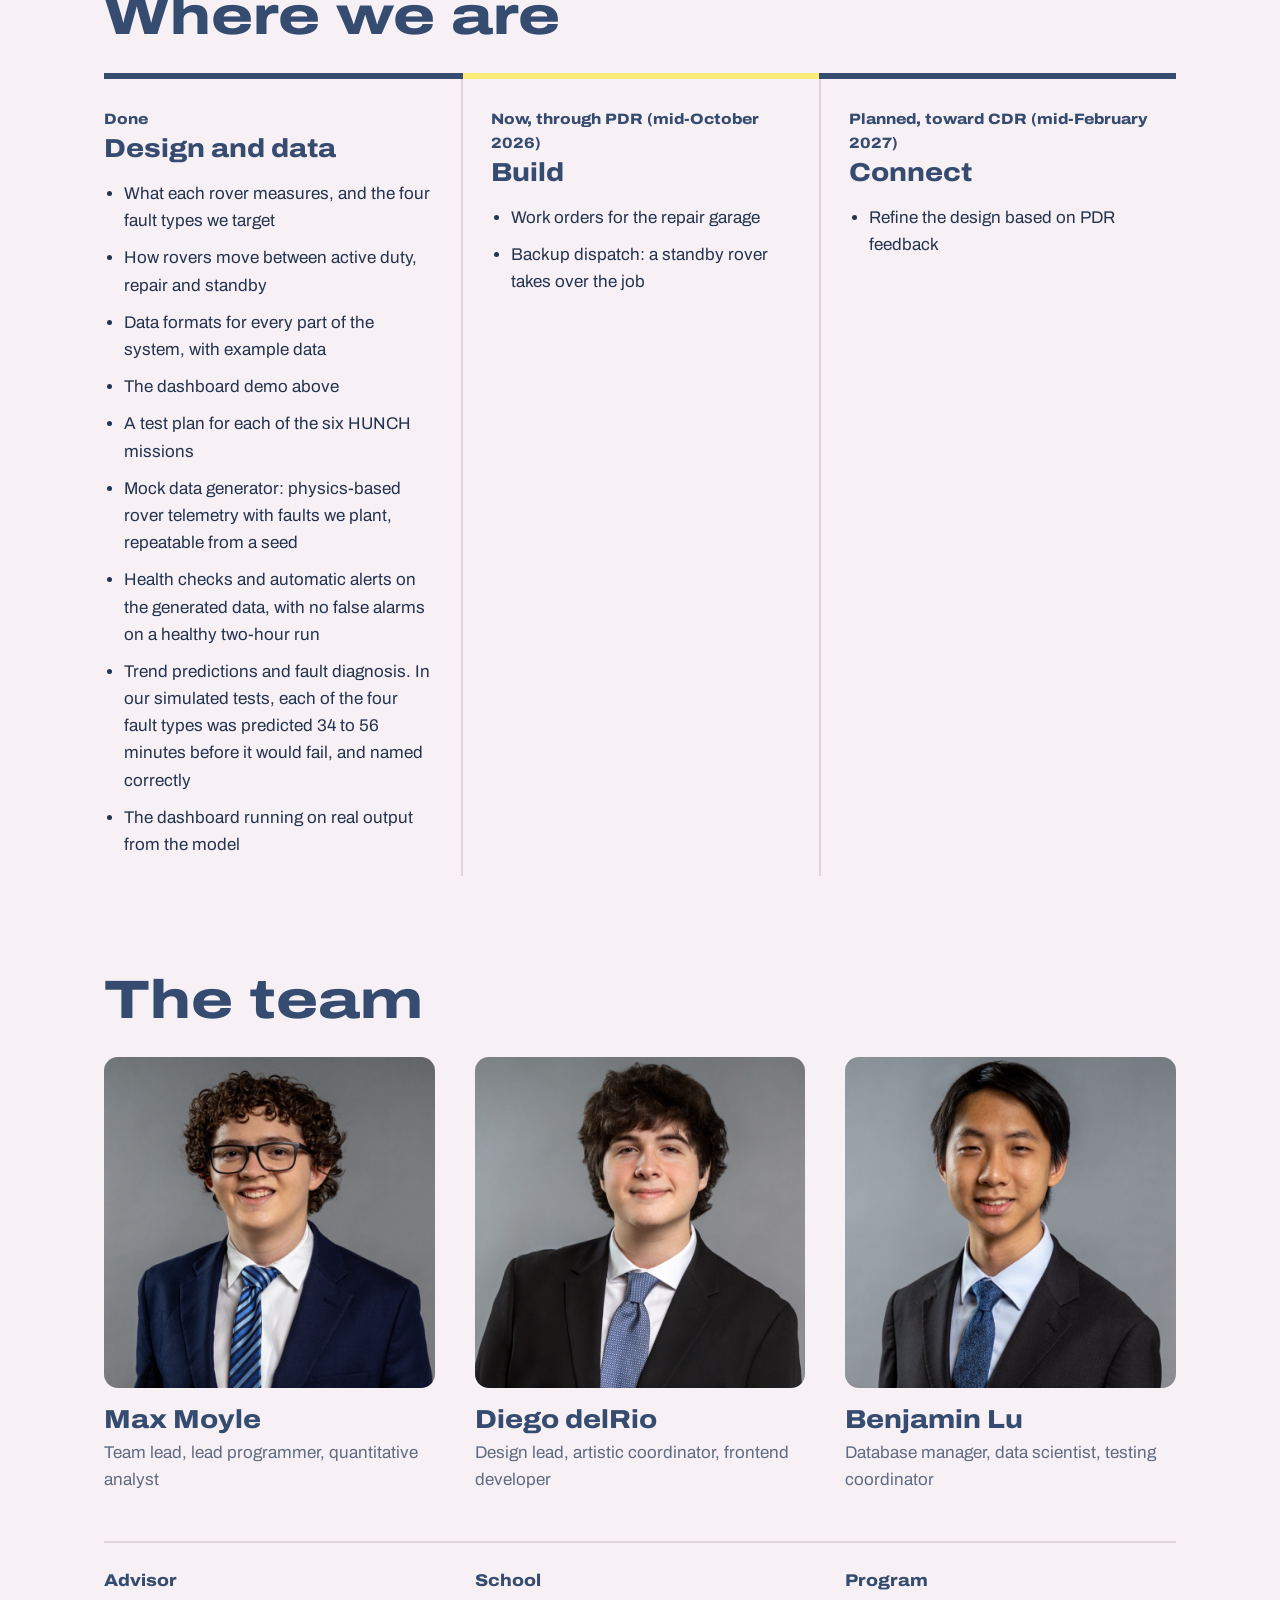
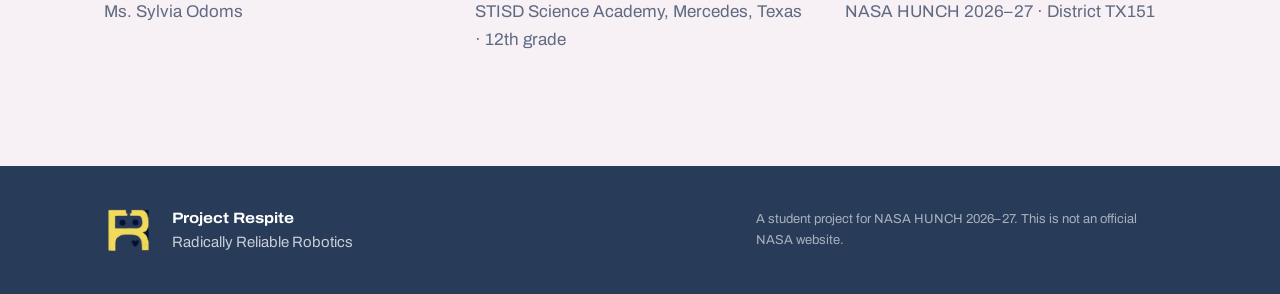
==== commit c25e6f40: "the whole thing basically" ====
--- a/site/index.html
+++ b/site/index.html
@@ -9,7 +9,7 @@
   <link rel="preconnect" href="https://fonts.googleapis.com">
   <link rel="preconnect" href="https://fonts.gstatic.com" crossorigin>
   <link rel="stylesheet" href="https://fonts.googleapis.com/css2?family=Archivo:wdth,wght@62..125,400..800&display=swap">
-  <link rel="stylesheet" href="style.css">
+  <link rel="stylesheet" href="style.css?v=2026-10-21">
 </head>
 <body>
 
@@ -99,13 +99,13 @@
       <figure class="example">
         <figcaption>
           <h3>Example: a wearing wheel bearing</h3>
-          <p>One wheel on rover P2-02 slowly runs hotter than the matching wheel on its other side. Respite catches the trend, sends the rover in for repair and puts a backup on its route, before the bearing would fail.</p>
-          <p class="small-print">Simulated example data, used to design the system. Not a test result.</p>
+          <p>One wheel on rover P2-02 slowly runs hotter than the matching wheel on its other side. Respite noticed the trend, named the cause as a worn bearing, and warned 34 minutes before the bearing failed.</p>
+          <p class="small-print">Real output from Respite on simulated rover data (one simulated run). Not yet tested on real hardware.</p>
         </figcaption>
         <div class="chart-scroll">
         <svg class="example-chart" viewBox="0 0 960 360" role="img" aria-labelledby="chart-title chart-desc">
         <title id="chart-title">Front-left wheel temperature compared with its healthy twin</title>
-        <desc id="chart-desc">Simulated example data. The front-left wheel drive gets steadily hotter than the front-right one. Respite flags it at 2 hours 55 minutes, about 35 minutes before the simulated failure at 3 hours 30 minutes.</desc>
+        <desc id="chart-desc">Simulated data from our generator, analysed by Respite. The front-left wheel drive gets steadily hotter than the front-right one. Respite issued its first early warning at 2 hours 56 minutes, 34 minutes before the simulated failure at 3 hours 30 minutes.</desc>
         <line class="grid" x1="48" x2="944" y1="289.5" y2="289.5"/><text class="tick" x="40" y="293.5" text-anchor="end">20°C</text>
         <line class="grid" x1="48" x2="944" y1="183.3" y2="183.3"/><text class="tick" x="40" y="187.3" text-anchor="end">40°C</text>
         <line class="grid" x1="48" x2="944" y1="77.1" y2="77.1"/><text class="tick" x="40" y="81.1" text-anchor="end">60°C</text>
@@ -116,15 +116,14 @@
         <text class="tick" x="944" y="358" text-anchor="end">hours into the mission</text>
         <rect class="zone" x="816.0" y="24" width="128.0" height="292"/>
         <line class="zone-edge" x1="816.0" x2="816.0" y1="24" y2="316"/>
-        <text class="note" x="828.0" y="46">Bearing</text><text class="note" x="828.0" y="64">would fail</text>
-        <path class="line-twin" d="M48.0 234.9 L56.5 240.0 L65.1 245.4 L73.6 248.4 L82.1 242.0 L90.7 236.4 L99.2 228.9 L107.7 222.7 L116.3 217.5 L124.8 212.7 L133.3 208.3 L141.9 205.8 L150.4 201.8 L158.9 197.7 L167.5 195.1 L176.0 191.7 L184.5 190.6 L193.1 188.4 L201.6 188.1 L210.1 185.1 L218.7 183.0 L227.2 182.2 L235.7 180.9 L244.3 178.5 L252.8 179.1 L261.3 177.1 L269.9 177.3 L278.4 174.5 L286.9 175.2 L295.5 186.0 L304.0 197.7 L312.5 205.3 L321.1 212.7 L329.6 214.0 L338.1 214.2 L346.7 215.8 L355.2 213.5 L363.7 214.6 L372.3 215.2 L380.8 214.4 L389.3 216.4 L397.9 215.2 L406.4 216.3 L414.9 214.9 L423.5 215.3 L432.0 214.4 L440.5 215.6 L449.1 215.4 L457.6 217.0 L466.1 215.6 L474.7 216.3 L483.2 215.2 L491.7 215.4 L500.3 217.6 L508.8 218.0 L517.3 214.6 L525.9 215.1 L534.4 215.9 L542.9 216.3 L551.5 217.7 L560.0 216.3 L568.5 217.5 L577.1 216.2 L585.6 215.8 L594.1 216.9 L602.7 215.8 L611.2 216.0 L619.7 216.5 L628.3 216.7 L636.8 214.8 L645.3 216.6"/>
-        <path class="line-hot" d="M48.0 222.2 L56.5 229.3 L65.1 235.7 L73.6 241.4 L82.1 231.5 L90.7 222.6 L99.2 212.6 L107.7 206.4 L116.3 200.4 L124.8 194.3 L133.3 188.5 L141.9 182.0 L150.4 178.4 L158.9 171.9 L167.5 169.3 L176.0 164.9 L184.5 161.6 L193.1 160.5 L201.6 155.0 L210.1 153.3 L218.7 149.7 L227.2 148.4 L235.7 145.0 L244.3 141.1 L252.8 139.4 L261.3 137.5 L269.9 137.6 L278.4 132.7 L286.9 132.4 L295.5 147.6 L304.0 160.0 L312.5 174.3 L321.1 182.4 L329.6 180.8 L338.1 179.8 L346.7 176.7 L355.2 172.5 L363.7 173.3 L372.3 170.5 L380.8 167.3 L389.3 165.1 L397.9 161.0 L406.4 162.2 L414.9 160.4 L423.5 156.1 L432.0 155.1 L440.5 153.4 L449.1 153.1 L457.6 149.4 L466.1 149.7 L474.7 146.7 L483.2 145.2 L491.7 145.4 L500.3 142.7 L508.8 139.9 L517.3 138.3 L525.9 137.7 L534.4 134.9 L542.9 134.7 L551.5 132.0 L560.0 132.0 L568.5 129.9 L577.1 128.1 L585.6 125.8 L594.1 123.0 L602.7 121.9 L611.2 121.2 L619.7 118.5 L628.3 117.2 L636.8 116.1 L645.3 114.8"/>
-        <path class="line-proj" d="M645.3 114.8 L816.0 84.9"/>
-        <line class="flag" x1="517.3" x2="517.3" y1="24" y2="316"/>
-        <text class="note" x="507.3" y="46" text-anchor="end">Respite flags it</text>
-        <text class="note sub" x="507.3" y="64" text-anchor="end">and sends a backup</text>
-        <text class="label-hot" x="645.3" y="140.8" text-anchor="end">Front-left wheel</text>
-        <text class="label-twin" x="346.7" y="241.8" text-anchor="middle">Front-right wheel (healthy)</text>
+        <text class="note" x="828.0" y="46">Bearing</text><text class="note" x="828.0" y="64">fails</text>
+        <path class="line-twin" d="M48.0 232.5 L56.5 236.7 L65.1 241.9 L73.6 246.1 L82.1 244.3 L90.7 238.9 L99.2 232.4 L107.7 226.4 L116.3 221.0 L124.8 215.7 L133.3 211.3 L141.9 207.2 L150.4 203.7 L158.9 200.0 L167.5 196.7 L176.0 194.5 L184.5 192.5 L193.1 190.0 L201.6 188.3 L210.1 186.4 L218.7 185.1 L227.2 183.4 L235.7 181.8 L244.3 180.4 L252.8 179.5 L261.3 178.4 L269.9 177.7 L278.4 177.3 L286.9 176.5 L295.5 183.3 L304.0 190.8 L312.5 200.2 L321.1 208.6 L329.6 213.7 L338.1 213.5 L346.7 213.6 L355.2 214.4 L363.7 214.4 L372.3 214.5 L380.8 214.8 L389.3 215.1 L397.9 215.3 L406.4 215.8 L414.9 215.7 L423.5 215.9 L432.0 215.7 L440.5 216.2 L449.1 216.6 L457.6 217.0 L466.1 217.4 L474.7 217.6 L483.2 217.7 L491.7 217.8 L500.3 217.4 L508.8 217.7 L517.3 217.5 L525.9 217.8 L534.4 217.6 L542.9 222.2 L551.5 227.0 L560.0 234.5 L568.5 238.6 L577.1 243.3 L585.6 247.6 L594.1 245.3 L602.7 239.4 L611.2 232.1 L619.7 225.7 L628.3 221.2 L636.8 216.3 L645.3 211.3 L653.9 207.8 L662.4 204.2 L670.9 200.6 L679.5 197.4 L688.0 194.7 L696.5 191.8 L705.1 190.0 L713.6 188.1 L722.1 186.1 L730.7 184.0 L739.2 182.3 L747.7 180.9 L756.3 179.2 L764.8 177.9 L773.3 176.8 L781.9 175.9 L790.4 174.9 L798.9 174.6 L807.5 181.4 L816.0 189.0"/>
+        <path class="line-hot" d="M48.0 220.5 L56.5 225.5 L65.1 231.9 L73.6 237.2 L82.1 234.2 L90.7 227.1 L99.2 218.3 L107.7 211.1 L116.3 203.5 L124.8 197.7 L133.3 192.1 L141.9 186.0 L150.4 180.6 L158.9 176.1 L167.5 172.0 L176.0 167.9 L184.5 164.0 L193.1 160.0 L201.6 157.2 L210.1 153.8 L218.7 151.0 L227.2 148.8 L235.7 145.6 L244.3 143.1 L252.8 141.0 L261.3 138.7 L269.9 135.8 L278.4 133.4 L286.9 131.8 L295.5 140.3 L304.0 150.8 L312.5 164.2 L321.1 176.0 L329.6 181.2 L338.1 179.3 L346.7 176.5 L355.2 174.3 L363.7 172.1 L372.3 169.9 L380.8 167.8 L389.3 166.0 L397.9 164.0 L406.4 162.3 L414.9 160.5 L423.5 158.8 L432.0 156.4 L440.5 154.2 L449.1 152.7 L457.6 150.9 L466.1 148.9 L474.7 147.5 L483.2 145.9 L491.7 144.0 L500.3 142.2 L508.8 140.7 L517.3 138.6 L525.9 136.4 L534.4 134.4 L542.9 142.6 L551.5 153.2 L560.0 169.0 L568.5 178.1 L577.1 188.5 L585.6 197.9 L594.1 195.2 L602.7 184.4 L611.2 171.8 L619.7 159.6 L628.3 148.7 L636.8 139.0 L645.3 130.3 L653.9 121.8 L662.4 113.7 L670.9 105.9 L679.5 99.0 L688.0 92.4 L696.5 87.1 L705.1 82.1 L713.6 77.4 L722.1 73.3 L730.7 68.6 L739.2 64.5 L747.7 60.3 L756.3 56.8 L764.8 53.0 L773.3 50.1 L781.9 46.4 L790.4 42.8 L798.9 39.5 L807.5 53.3 L816.0 69.8"/>
+        <line class="flag" x1="525.7" x2="525.7" y1="24" y2="316"/>
+        <text class="note" x="515.7" y="46" text-anchor="end">Respite warns</text>
+        <text class="note sub" x="515.7" y="64" text-anchor="end">34 min early</text>
+        <text class="label-hot" x="218.7" y="123.0" text-anchor="middle">Front-left wheel</text>
+        <text class="label-twin" x="218.7" y="211.1" text-anchor="middle">Front-right wheel (healthy)</text>
         </svg>
         </div>
       </figure>
@@ -135,13 +134,13 @@
     <div class="wrap">
       <div class="demo-intro">
         <h2 style="margin-bottom: 0;">Try the dashboard</h2>
-        <p>This is the team's real dashboard. Click a rover to see its readings against their safe limits, or open Work orders to see the repair queue. Switch examples with the menu at the top.</p>
+        <p>This is the team's real dashboard showing real output from Respite. Each run in the menu is simulated rover data that Respite analysed, shown a few minutes after its first early warning. Click a rover to see its readings against their safe limits.</p>
       </div>
       <div class="demo-frame">
         <iframe src="demo/" title="Respite fleet dashboard demo" loading="lazy"></iframe>
       </div>
       <div class="demo-note">
-        <span>The dashboard works now. The data is simulated while the data generator and model are being built.</span>
+        <span>All data is simulated. Work orders and backup dispatch are still being built, so the repair queue is shown with a hand-made example ("Robot in for repair").</span>
         <a href="demo/" target="_blank" rel="noopener">Open full screen</a>
       </div>
     </div>
@@ -166,28 +165,31 @@
       <div class="progress">
         <div class="stage">
           <p class="when">Done</p>
-          <h3>Design</h3>
+          <h3>Design and data</h3>
           <ul>
             <li>What each rover measures, and the four fault types we target</li>
             <li>How rovers move between active duty, repair and standby</li>
             <li>Data formats for every part of the system, with example data</li>
             <li>The dashboard demo above</li>
             <li>A test plan for each of the six HUNCH missions</li>
+            <li>Mock data generator: physics-based rover telemetry with faults we plant, repeatable from a seed</li>
+            <li>Health checks and automatic alerts on the generated data, with no false alarms on a healthy two-hour run</li>
+            <li>Trend predictions and fault diagnosis. In our simulated tests, each of the four fault types was predicted 34 to 56 minutes before it would fail, and named correctly</li>
+            <li>The dashboard running on real output from the model</li>
           </ul>
         </div>
         <div class="stage now">
           <p class="when">Now, through PDR (mid-October 2026)</p>
           <h3>Build</h3>
           <ul>
-            <li>Mock data generator: simulated rover telemetry with faults we control</li>
-            <li>Real-time model: health checks and trend predictions on live data</li>
+            <li>Work orders for the repair garage</li>
+            <li>Backup dispatch: a standby rover takes over the job</li>
           </ul>
         </div>
         <div class="stage">
           <p class="when">Planned, toward CDR (mid-February 2027)</p>
           <h3>Connect</h3>
           <ul>
-            <li>Fault diagnosis, work orders and backup dispatch running on generated data</li>
             <li>Refine the design based on PDR feedback</li>
           </ul>
         </div>
@@ -200,20 +202,17 @@
       <h2>The team</h2>
       <ul class="team">
         <li>
-          <!-- Replace with a real photo: put max.jpg in site/assets/team/ and change src to assets/team/max.jpg -->
-          <img src="assets/team/placeholder.svg" alt="Max Moyle" width="400" height="400">
+          <img src="assets/team/max.jpg" alt="Portrait of Max Moyle" width="800" height="800" loading="lazy">
           <h3>Max Moyle</h3>
           <p>Team lead, lead programmer, quantitative analyst</p>
         </li>
         <li>
-          <!-- Replace with a real photo: put diego.jpg in site/assets/team/ and change src to assets/team/diego.jpg -->
-          <img src="assets/team/placeholder.svg" alt="Diego delRio" width="400" height="400">
+          <img src="assets/team/diego.jpg" alt="Portrait of Diego delRio" width="800" height="800" loading="lazy">
           <h3>Diego delRio</h3>
           <p>Design lead, artistic coordinator, frontend developer</p>
         </li>
         <li>
-          <!-- Replace with a real photo: put benjamin.jpg in site/assets/team/ and change src to assets/team/benjamin.jpg -->
-          <img src="assets/team/placeholder.svg" alt="Benjamin Lu" width="400" height="400">
+          <img src="assets/team/benjamin.jpg" alt="Portrait of Benjamin Lu" width="800" height="800" loading="lazy">
           <h3>Benjamin Lu</h3>
           <p>Database manager, data scientist, testing coordinator</p>
         </li>
--- a/site/style.css
+++ b/site/style.css
@@ -124,7 +124,7 @@
 
 /* Team */
 .team { list-style: none; margin: 0 0 48px; padding: 0; display: grid; grid-template-columns: repeat(3, minmax(0, 1fr)); gap: 40px; }
-.team img { width: 100%; aspect-ratio: 1; object-fit: cover; border-radius: 14px; background: var(--blue); margin-bottom: 18px; }
+.team img { width: 100%; height: auto; aspect-ratio: 1; object-fit: cover; border-radius: 14px; background: var(--blue); margin-bottom: 18px; }
 .team h3 { font-size: 26px; margin-bottom: 6px; }
 .team p { color: var(--muted); margin: 0; }
 .team-meta { display: grid; grid-template-columns: repeat(3, minmax(0, 1fr)); gap: 40px; border-top: 2px solid var(--rule); padding-top: 24px; }
